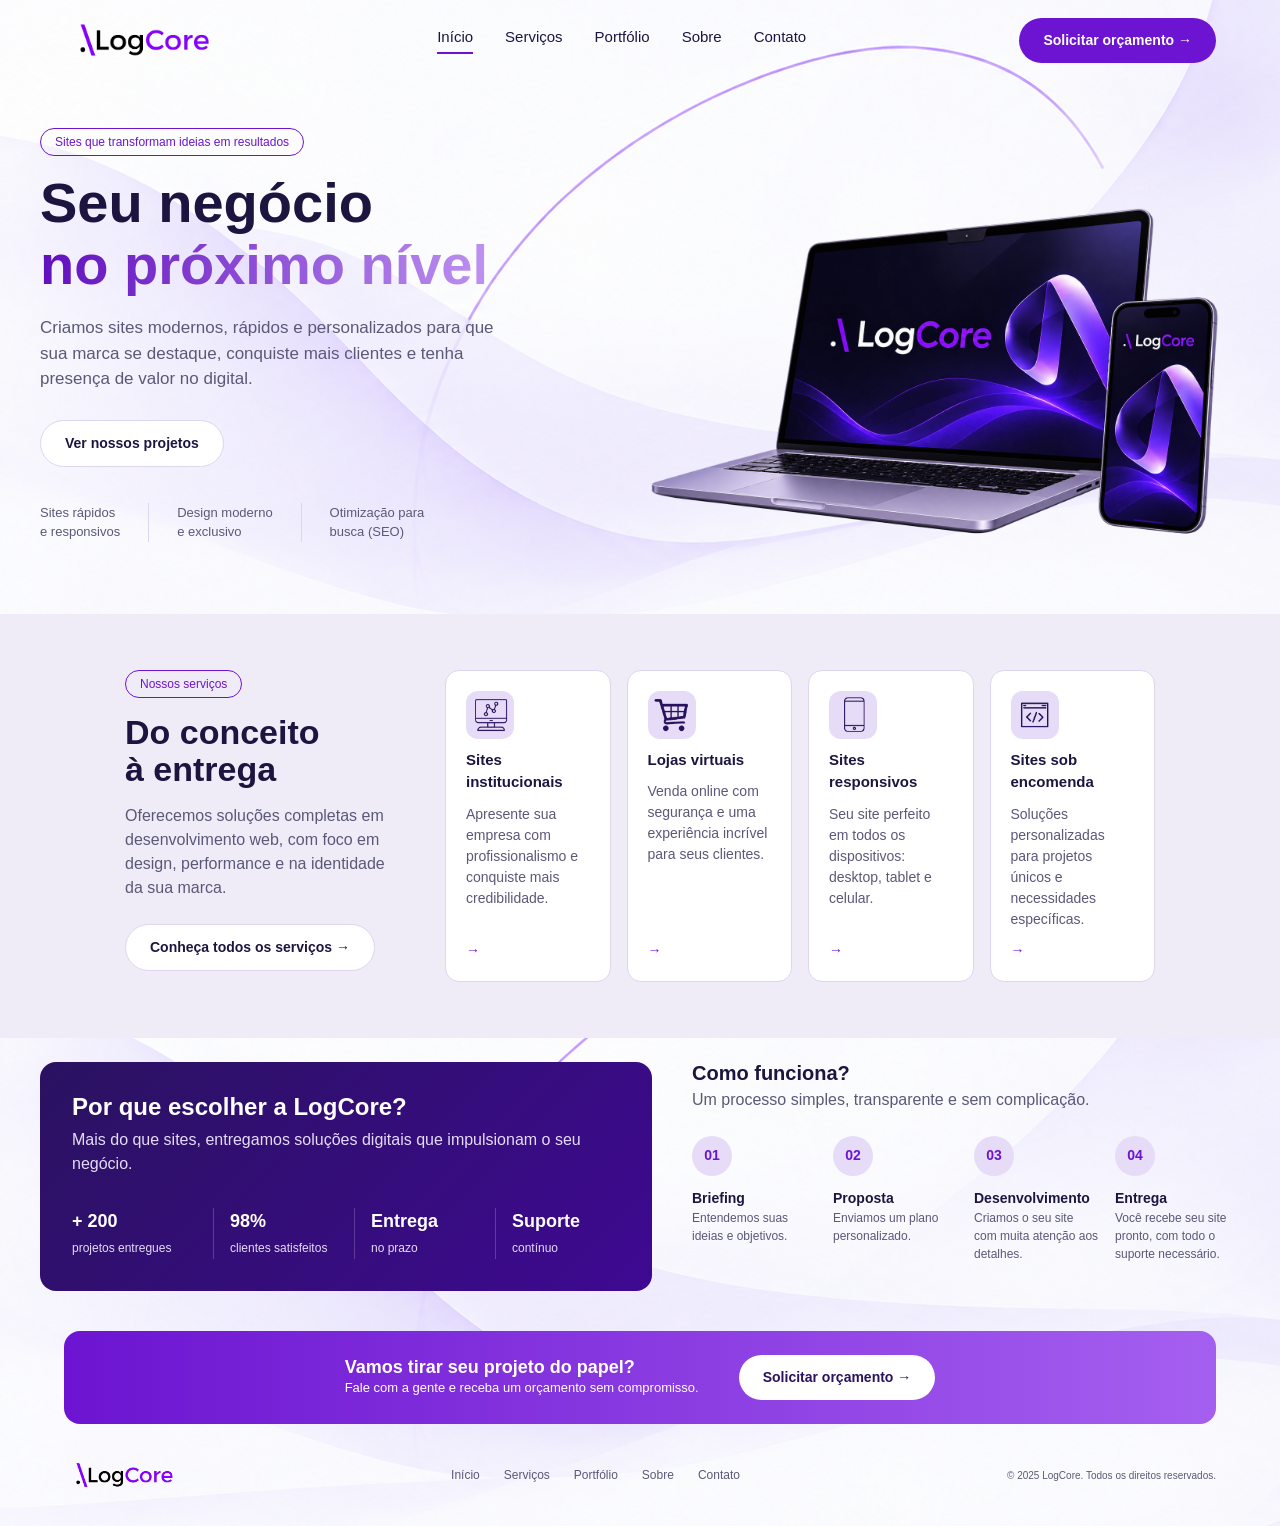
==== index.html @ 0df95e3d "Rename LogCore.html to index.html" ====
<!DOCTYPE html>
<html lang="pt-BR">
    <head>
        <meta charset="UTF-8" />
        <meta name="viewport" content="width=device-width, initial-scale=1.0" />
        <title>LogCore</title>
        <link rel="stylesheet" href="style.css" />
    </head>
    <body>

        <header>
            <div class="logo">
                <img src="src/logo-LogCore.png" alt="LogCore" />
            </div>
            <nav class="opcoes-header">
                <a class="opcao ativo" href="#inicio">Início</a>
                <a class="opcao" href="#servicos">Serviços</a>
                <a class="opcao" href="#portfolio">Portfólio</a>
                <a class="opcao" href="#sobre">Sobre</a>
                <a class="opcao" href="#contato">Contato</a>
            </nav>
            <a class="botao botao-roxo" href="#contato">Solicitar orçamento →</a>
        </header>

        <main class="corpo-site">

            <section class="hero" id="inicio">
                <div class="hero-texto">
                    <span class="etiqueta">Sites que transformam ideias em resultados</span>
                    <h2>Seu negócio<br /><span class="gradiente">no próximo nível</span></h2>
                    <p>
                        Criamos sites modernos, rápidos e personalizados para que sua marca
                        se destaque, conquiste mais clientes e tenha presença de valor no digital.
                    </p>
                    <div class="botoes">
                        <a class="botao botao-contorno" href="#portfolio">Ver nossos projetos</a>
                    </div>
                    <ul class="diferenciais">
                        <li>Sites rápidos<br />e responsivos</li>
                        <li>Design moderno<br />e exclusivo</li>
                        <li>Otimização para<br />busca (SEO)</li>
                    </ul>
                </div>

                <div class="hero-visual">
                    <img src="src/Mockup-LogCore.png" width="600px">
                </div>
            </section>

            <section class="servicos" id="servicos">
                <div class="servicos-texto">
                    <span class="etiqueta">Nossos serviços</span>
                    <h2>Do conceito<br />à entrega</h2>
                    <p>
                        Oferecemos soluções completas em desenvolvimento web, com foco
                        em design, performance e na identidade da sua marca.
                    </p>
                    <a class="botao botao-contorno" href="#servicos">Conheça todos os serviços →</a>
                </div>

                <div class="cards">
                    <article class="card">
                        <div class="icone"><img src="src/opc-institucional-removebg-preview.png" width="50px"/></div>
                        <h3>Sites institucionais</h3>
                        <p>Apresente sua empresa com profissionalismo e conquiste mais credibilidade.</p>
                        <span class="seta">→</span>
                    </article>
                    <article class="card">
                        <div class="icone"><img src="src/opc-loja-removebg-preview.png" width="50px" /></div>
                        <h3>Lojas virtuais</h3>
                        <p>Venda online com segurança e uma experiência incrível para seus clientes.</p>
                        <span class="seta">→</span>
                    </article>
                    <article class="card">
                        <div class="icone"><img src="src/opc-responsivo-removebg-preview.png" width="50px"></div>
                        <h3>Sites responsivos</h3>
                        <p>Seu site perfeito em todos os dispositivos: desktop, tablet e celular.</p>
                        <span class="seta">→</span>
                    </article>
                    <article class="card">
                        <div class="icone"><img src="src/opc-encomenda-removebg-preview.png" width="50px" /></div>
                        <h3>Sites sob encomenda</h3>
                        <p>Soluções personalizadas para projetos únicos e necessidades específicas.</p>
                        <span class="seta">→</span>
                    </article>
                </div>
            </section>

            <section class="sobre" id="sobre">
                <div class="porque">
                    <h2>Por que escolher a LogCore?</h2>
                    <p>Mais do que sites, entregamos soluções digitais que impulsionam o seu negócio.</p>
                    <div class="numeros">
                        <div><strong>+ 200</strong><span>projetos entregues</span></div>
                        <div><strong>98%</strong><span>clientes satisfeitos</span></div>
                        <div><strong>Entrega</strong><span>no prazo</span></div>
                        <div><strong>Suporte</strong><span>contínuo</span></div>
                    </div>
                </div>

                <div class="como-funciona">
                    <h2>Como funciona?</h2>
                    <p>Um processo simples, transparente e sem complicação.</p>
                    <ol class="etapas">
                        <li>
                            <span class="numero">01</span>
                            <h3>Briefing</h3>
                            <p>Entendemos suas ideias e objetivos.</p>
                        </li>
                        <li>
                            <span class="numero">02</span>
                            <h3>Proposta</h3>
                            <p>Enviamos um plano personalizado.</p>
                        </li>
                        <li>
                            <span class="numero">03</span>
                            <h3>Desenvolvimento</h3>
                            <p>Criamos o seu site com muita atenção aos detalhes.</p>
                        </li>
                        <li>
                            <span class="numero">04</span>
                            <h3>Entrega</h3>
                            <p>Você recebe seu site pronto, com todo o suporte necessário.</p>
                        </li>
                    </ol>
                </div>
            </section>

            <section class="chamada" id="contato">
                <div>
                    <h2>Vamos tirar seu projeto do papel?</h2>
                    <p>Fale com a gente e receba um orçamento sem compromisso.</p>
                </div>
                <a class="botao botao-branco" href="#contato">Solicitar orçamento →</a>
            </section>

        </main>

        <footer>
            <img src="src/logo-LogCore.png" alt="LogCore" width="120" />
            <nav class="opcoes-footer">
                <a href="#inicio">Início</a>
                <a href="#servicos">Serviços</a>
                <a href="#portfolio">Portfólio</a>
                <a href="#sobre">Sobre</a>
                <a href="#contato">Contato</a>
            </nav>
            <small>© 2025 LogCore. Todos os direitos reservados.</small>
        </footer>

    </body>
</html>
---- style.css ----
:root {
    --roxo: #6c14d1;
    --roxo-escuro: #2a1260;
    --roxo-claro: #e6dcf8;
    --fundo: #efecf8;
    --branco: #ffffff;
    --titulo: #1d1540;
    --texto: #5b5878;
    --borda: #ddd6f0;
}

* {
    box-sizing: border-box;
    margin: 0;
    padding: 0;
}

body {
    background-image: url(src/fundo-site.png);
    color: var(--texto);
    font-family: "Segoe UI", Arial, sans-serif;
    line-height: 1.5;
}

a {
    text-decoration: none;
    color: inherit;
}

h2,
h3 {
    color: var(--titulo);
}

h2 {
    font-size: 40px;
    line-height: 1.1;
}

section{
    max-width: 1200px;
    margin: 0 auto;
}

/* Cabeçalho */

header {
    height: 80px;
    display: flex;
    align-items: center;
    justify-content: space-between;
    gap: 24px;

    max-width: 1200px;
    margin: 0 auto;
    padding-left: 24px;
    padding-right: 24px;
}

.logo img {
    width: 160px;
    display: block;
}

.opcoes-header {
    display: flex;
    gap: 32px;
}

.opcao {
    font-size: 15px;
    color: var(--titulo);
    padding-bottom: 4px;
    border-bottom: 2px solid transparent;
}

.opcao.ativo {
    border-bottom-color: var(--roxo);
}

/* Botões */

.botao {
    display: inline-block;
    padding: 12px 24px;
    border-radius: 30px;
    font-size: 14px;
    font-weight: 600;
}

.botao-roxo {
    background-color: var(--roxo);
    color: var(--branco);
}

.botao-contorno {
    border: 1px solid var(--borda);
    background-color: var(--branco);
    color: var(--titulo);
}

.botao-branco {
    background-color: var(--branco);
    color: var(--roxo-escuro);
}

.botao-pequeno {
    padding: 6px 14px;
    font-size: 11px;
}

.etiqueta {
    display: inline-block;
    border: 1px solid var(--roxo);
    border-radius: 20px;
    padding: 4px 14px;
    font-size: 12px;
    color: var(--roxo);
    margin-bottom: 16px;
}

.roxo {
    color: var(--roxo);
}

.gradiente {
    background: linear-gradient(to right, #610fbe, #bd91f1);
    -webkit-background-clip: text;
    background-clip: text;
    -webkit-text-fill-color: transparent;
    color: transparent;

}

/* Hero */

.hero {
    display: flex;
    align-items: center;
    justify-content: space-between;
    gap: 48px;
    padding-top: 48px;
    padding-bottom: 72px;
}

.hero-texto {
    flex: 1;
}

.hero-texto h2 {
    font-size: 56px;
    margin-bottom: 20px;
}

.hero-texto p {
    max-width: 460px;
    font-size: 17px;
    margin-bottom: 28px;
}

.botoes {
    display: flex;
    gap: 16px;
    margin-bottom: 36px;
}

.diferenciais {
    display: flex;
    gap: 28px;
    list-style: none;
    font-size: 13px;
}

.diferenciais li + li {
    padding-left: 28px;
    border-left: 1px solid var(--borda);
}

.hero-visual {
    flex: 1;
    position: relative;
    height: 340px;
    padding-bottom: 244px;
}


/* Serviços */

.servicos {
    background-color: var(--fundo);
    display: flex;
    gap: 40px;
    width: 100%;
    max-width: none;
    align-items: flex-start;
    padding-top: 56px;
    padding-bottom: 56px;
    padding-left: 125px;
    padding-right: 125px;
}

.servicos-texto {
    flex: 0 0 280px;
}

.servicos-texto h2 {
    font-size: 34px;
    margin-bottom: 16px;
}

.servicos-texto p {
    margin-bottom: 24px;
}

.cards {
    flex: 1;
    display: grid;
    grid-template-columns: repeat(4, 1fr);
    gap: 16px;
}

.card {
    background-color: var(--branco);
    border: 1px solid var(--borda);
    border-radius: 14px;
    padding: 20px;
    display: flex;
    flex-direction: column;
    gap: 10px;
    font-size: 14px;
}

.icone {
    width: 48px;
    height: 48px;
    border-radius: 12px;
    background-color: var(--roxo-claro);
    color: var(--roxo);
    font-size: 12px;
    font-weight: 700;
    display: flex;
    align-items: center;
    justify-content: center;
}

.card h3 {
    font-size: 15px;
}

.seta {
    color: var(--roxo);
    margin-top: auto;
}

/* Por que escolher + Como funciona */

.sobre {
    display: flex;
    gap: 40px;
    align-items: stretch;
    padding-top: 24px;
    padding-bottom: 40px;
}

.porque {
    flex: 1;

    background: linear-gradient(135deg, #2a1260 0%, #3e0992 100%);
    background-color: var(--roxo-escuro);
    color: var(--roxo-claro);
    border-radius: 16px;
    padding: 32px;
}

.porque h2 {
    color: var(--branco);
    font-size: 24px;
    margin-bottom: 8px;
}

.numeros {
    display: grid;
    grid-template-columns: repeat(4, 1fr);
    gap: 16px;
    margin-top: 32px;
}

.numeros div + div {
    padding-left: 16px;
    border-left: 1px solid rgba(255, 255, 255, 0.2);
}

.numeros strong {
    display: block;
    color: var(--branco);
    font-size: 18px;
}

.numeros span {
    font-size: 12px;
}

.como-funciona {
    flex: 1;
}

.como-funciona h2 {
    font-size: 20px;
    margin-bottom: 4px;
}

.etapas {
    display: grid;
    grid-template-columns: repeat(4, 1fr);
    gap: 16px;
    list-style: none;
    margin-top: 24px;
}

.numero {
    display: flex;
    align-items: center;
    justify-content: center;
    width: 40px;
    height: 40px;
    border-radius: 50%;
    background-color: var(--roxo-claro);
    color: var(--roxo);
    font-weight: 700;
    font-size: 14px;
    margin-bottom: 12px;
}

.etapas h3 {
    font-size: 14px;
}

.etapas p {
    font-size: 12px;
}

/* Chamada final */

.chamada {
    max-width: 1152px;
    background-color: var(--roxo);
    background: linear-gradient(90deg, #6c14d1 0%, #a55ff0 100%);
    color: var(--branco);
    border-radius: 16px;
    padding-top: 24px;
    padding-bottom: 24px;
    display: flex;
    align-items: center;
    justify-content: center;
    gap: 40px;
}

.chamada h2 {
    color: var(--branco);
    font-size: 18px;
}

.chamada p {
    font-size: 13px;
}

/* Rodapé */

footer {
    display: flex;
    align-items: center;
    justify-content: space-between;
    gap: 24px;
    padding-top: 32px;
    padding-bottom: 32px;
    font-size: 12px;
    max-width: 1200px;
    margin: 0 auto;
    padding-left: 24px;
    padding-right: 24px;
}

.opcoes-footer {
    display: flex;
    gap: 24px;
}

/* Telas menores */

@media (max-width: 900px) {
    header,
    .hero,
    .servicos,
    .sobre,
    .chamada,
    footer {
        flex-direction: column;
        height: auto;
        text-align: center;
    }

    .opcoes-header,
    .botoes,
    .diferenciais {
        flex-wrap: wrap;
        justify-content: center;
    }

    .hero-visual {
        width: 100%;
    }

    .servicos-texto {
        flex: none;
    }

    .cards,
    .etapas,
    .numeros {
        grid-template-columns: repeat(2, 1fr);
    }
}
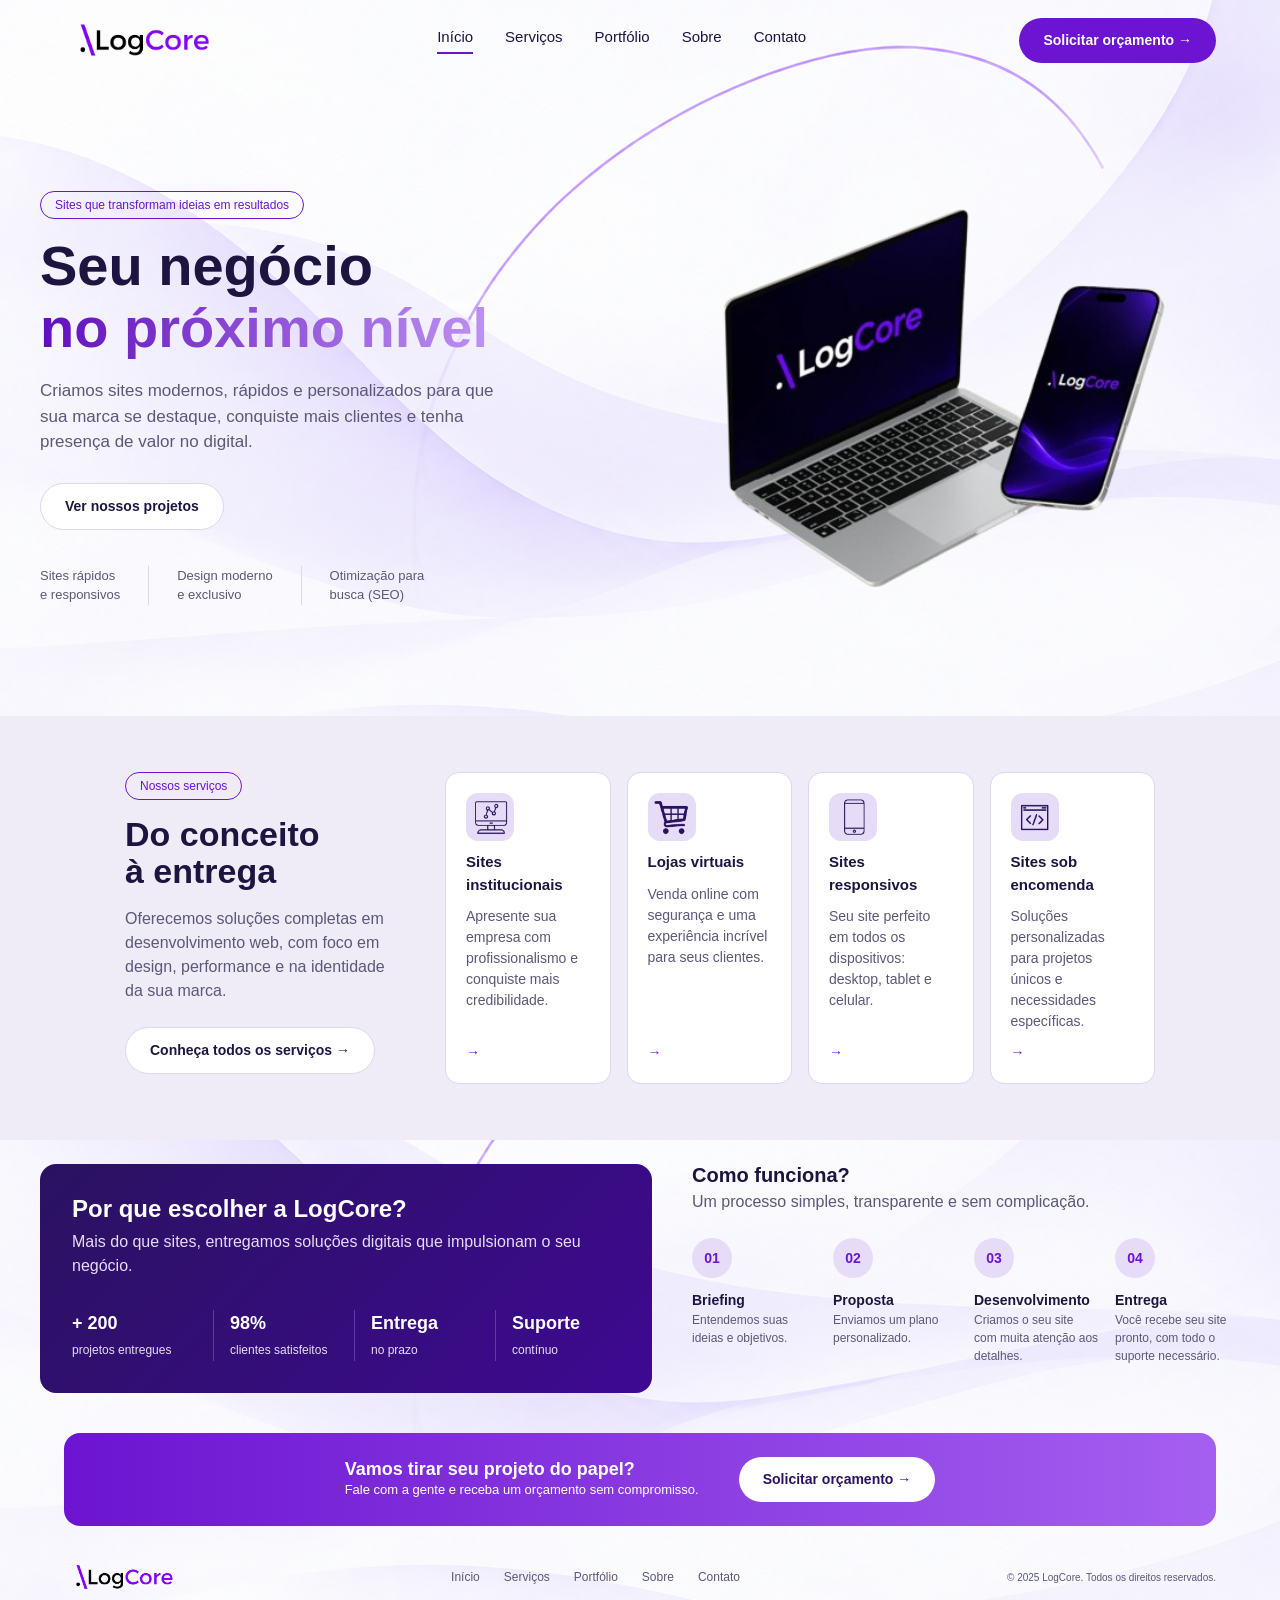
==== commit 012fd3e6: "Update index.html" ====
--- a/index.html
+++ b/index.html
@@ -43,7 +43,7 @@
                 </div>
 
                 <div class="hero-visual">
-                    <img src="src/Mockup-LogCore.png" width="600px">
+                    <img src="src/Mockup-LogCore.png" width="700px">
                 </div>
             </section>
 
--- a/style.css
+++ b/style.css
@@ -139,8 +139,8 @@
     align-items: center;
     justify-content: space-between;
     gap: 48px;
-    padding-top: 48px;
-    padding-bottom: 72px;
+    padding-top: 30px;
+    padding-bottom: 30px;
 }
 
 .hero-texto {
@@ -175,14 +175,19 @@
     padding-left: 28px;
     border-left: 1px solid var(--borda);
 }
-
 .hero-visual {
     flex: 1;
-    position: relative;
-    height: 340px;
-    padding-bottom: 244px;
-}
-
+    display: flex;
+    justify-content: center;
+    align-items: center;
+}
+
+.hero-visual img {
+    width: 100%;
+    max-width: 700px;
+    height: auto;
+    display: block;
+}
 
 /* Serviços */
 
@@ -419,4 +424,4 @@
     .numeros {
         grid-template-columns: repeat(2, 1fr);
     }
-}+}
